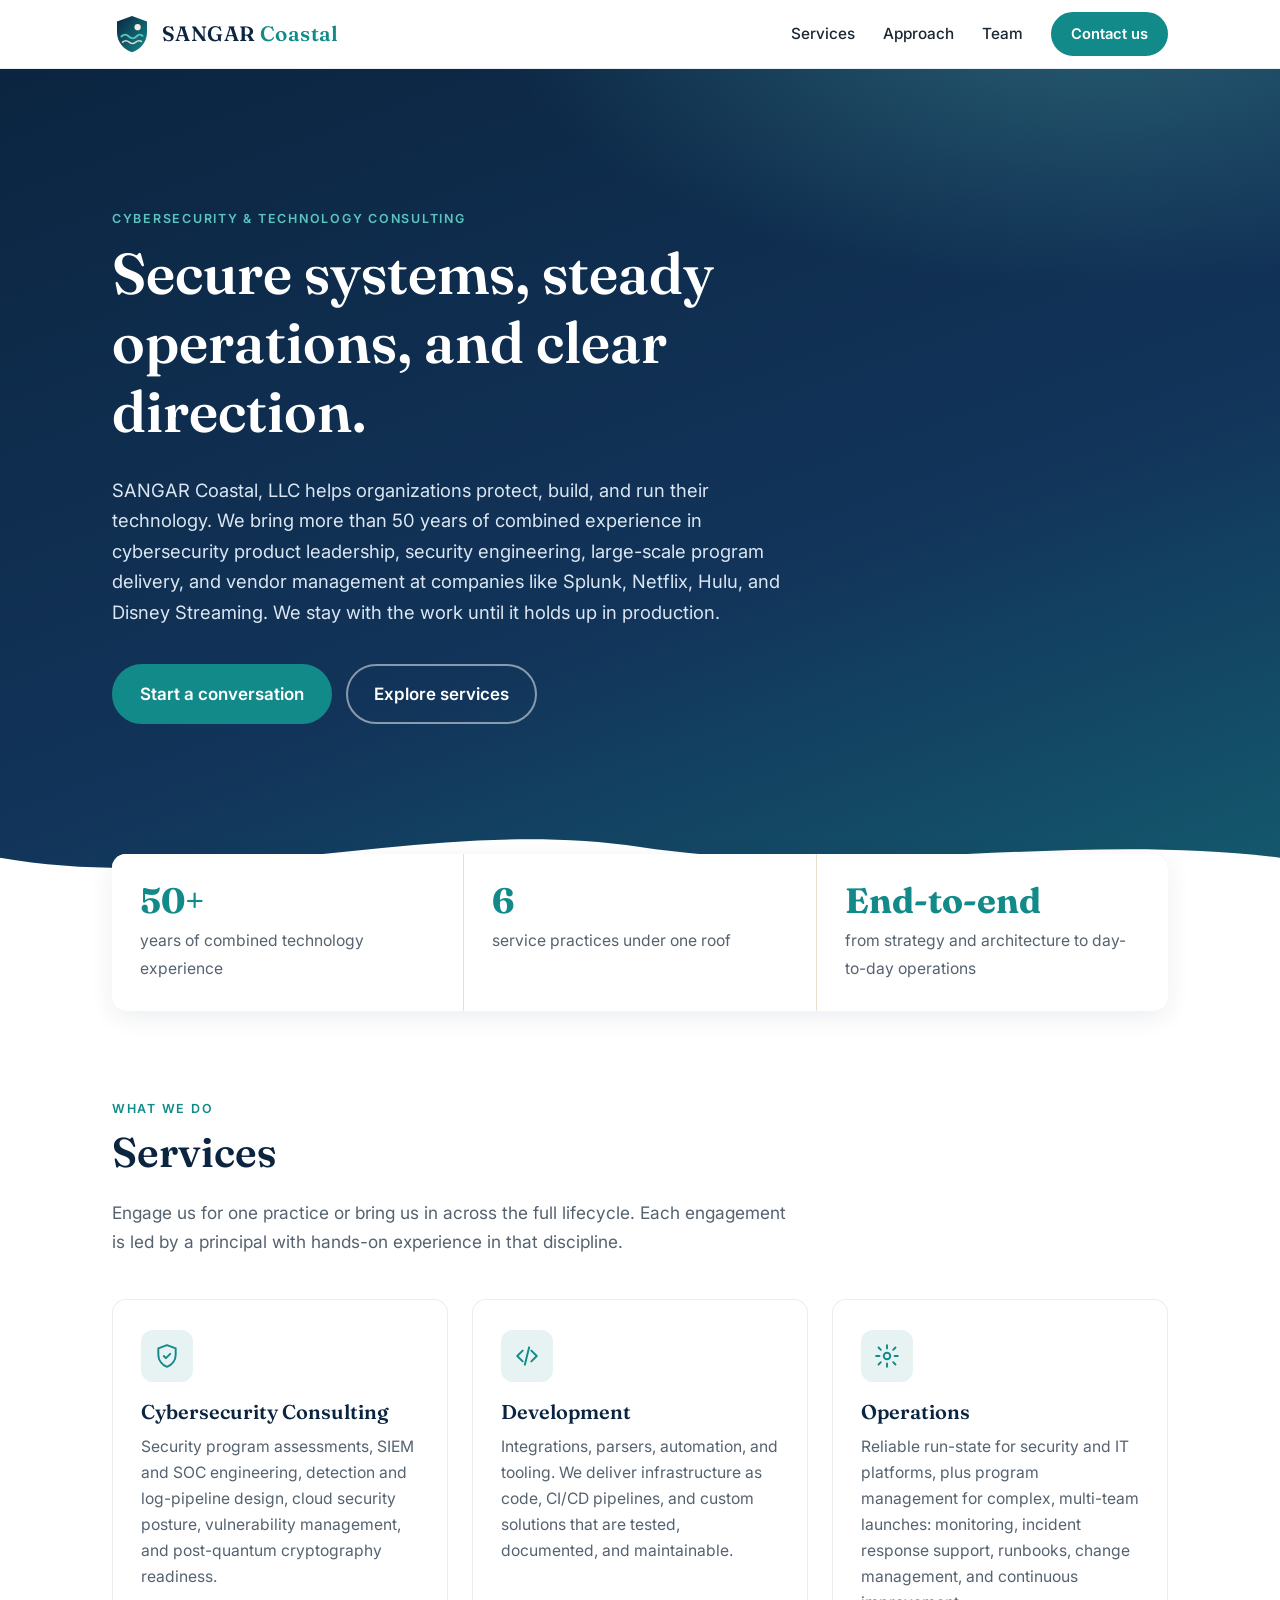
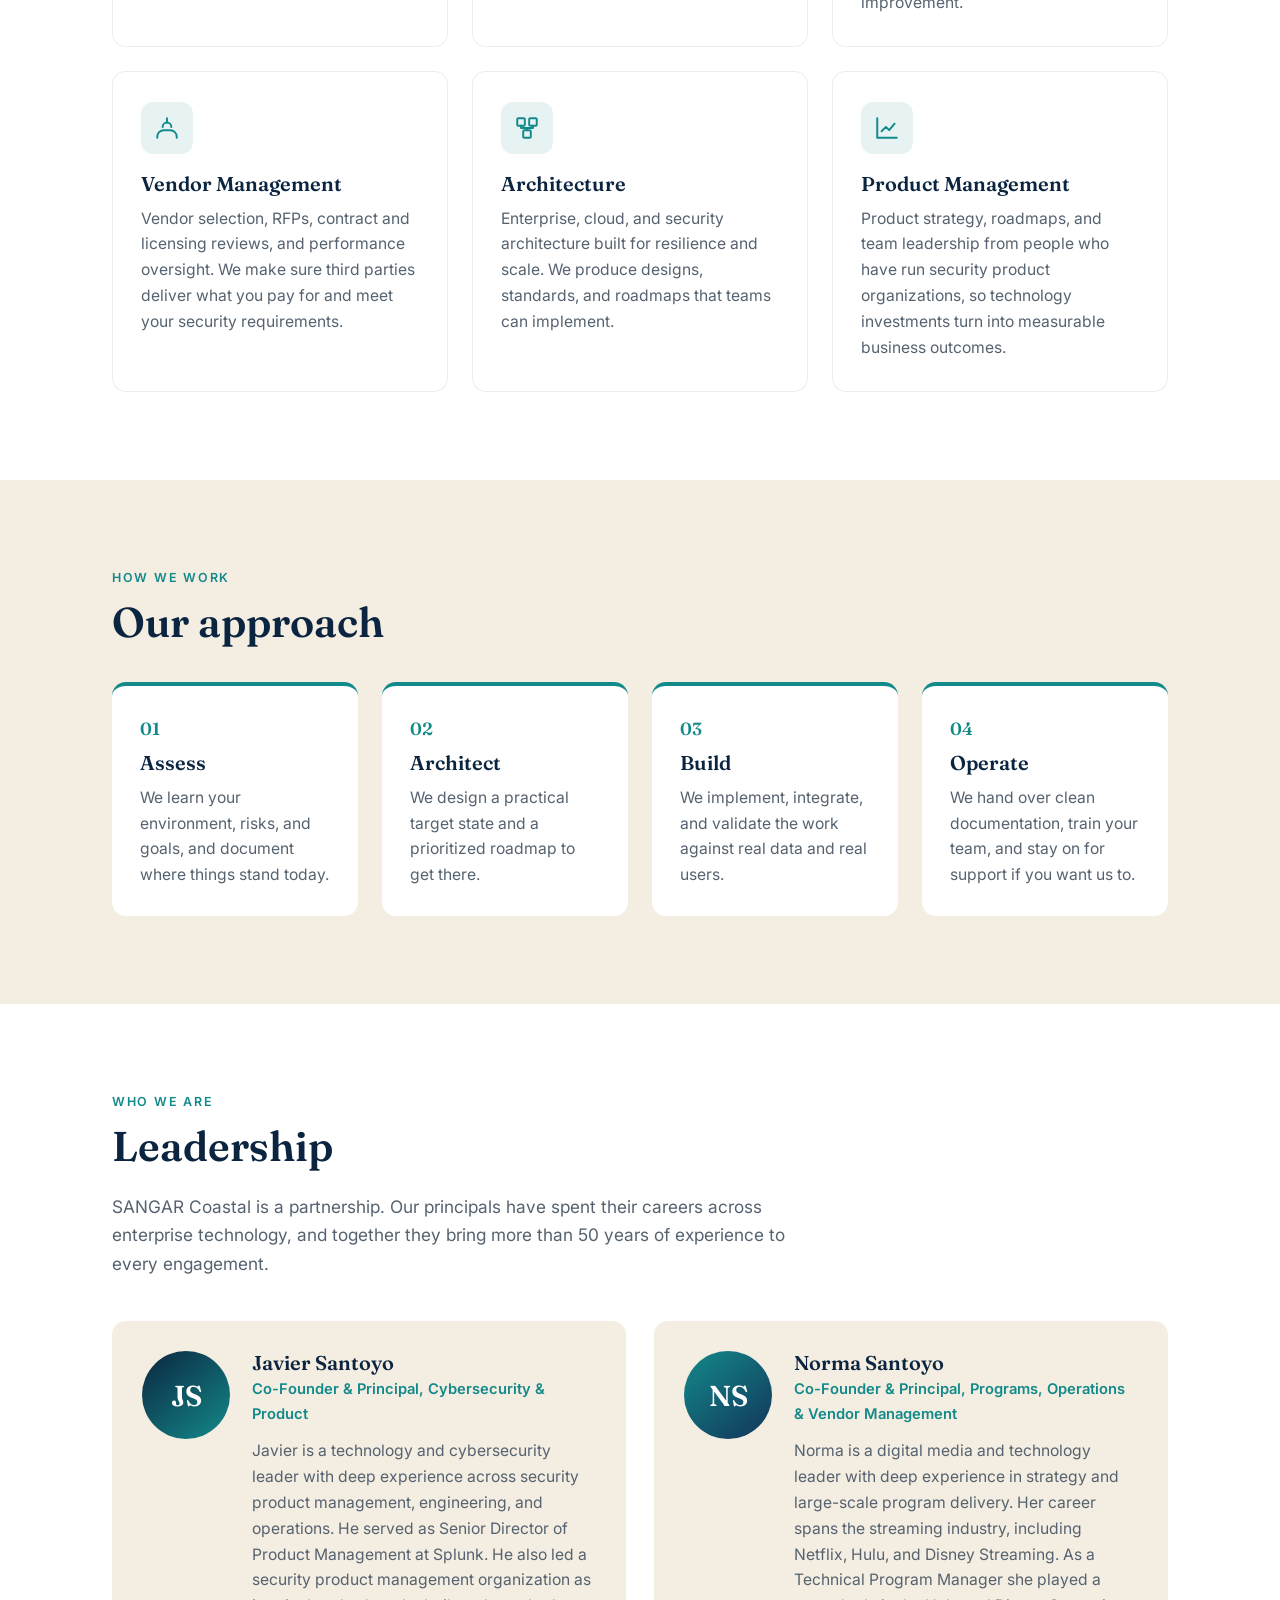
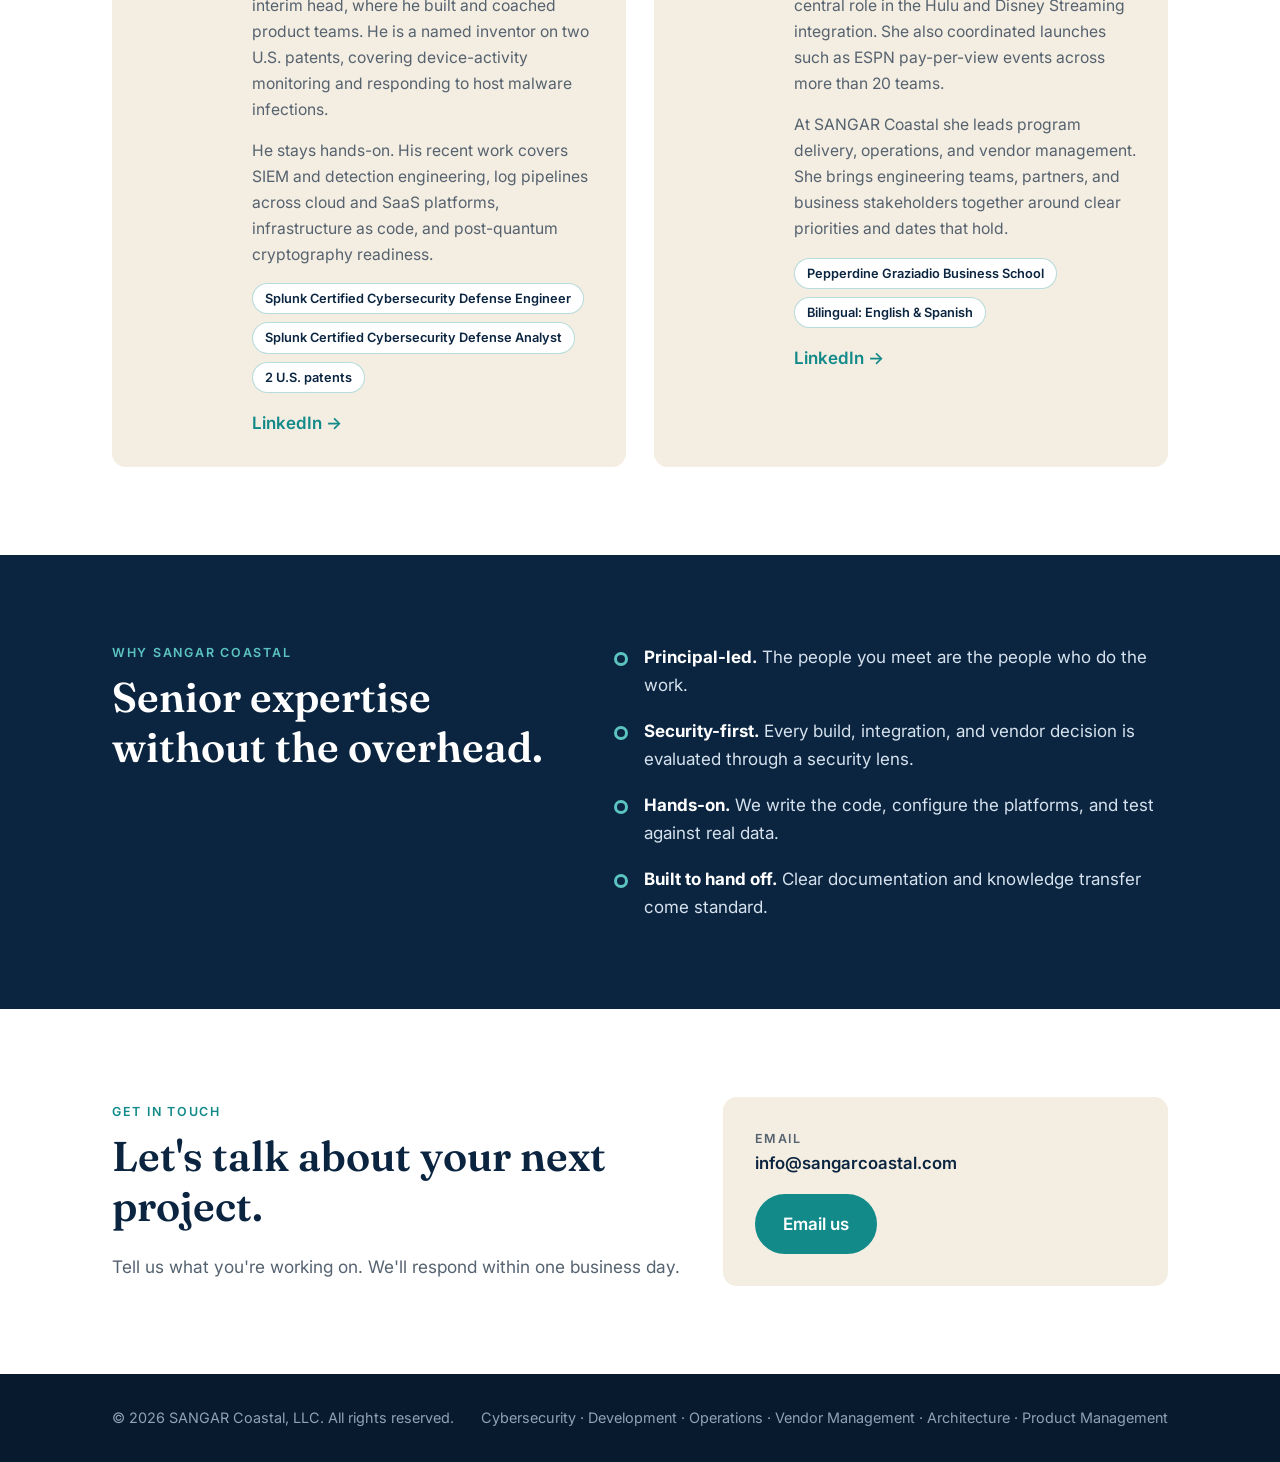
==== docs/index.html @ 58806a19 "Initial SANGAR Coastal, LLC website Static site served by GitHub Pages from docs/ with custom domain" ====
<!DOCTYPE html>
<html lang="en">
<head>
  <meta charset="utf-8">
  <meta name="viewport" content="width=device-width, initial-scale=1">
  <title>SANGAR Coastal, LLC | Cybersecurity &amp; Technology Consulting</title>
  <meta name="description" content="SANGAR Coastal, LLC provides cybersecurity consulting, development, operations, vendor management, architecture, and product management services, backed by more than 50 years of combined technology experience.">
  <meta property="og:title" content="SANGAR Coastal, LLC">
  <meta property="og:description" content="Cybersecurity and technology consulting backed by more than 50 years of combined experience.">
  <meta property="og:type" content="website">
  <link rel="icon" href="images/favicon.svg" type="image/svg+xml">
  <link rel="preconnect" href="https://fonts.googleapis.com">
  <link rel="preconnect" href="https://fonts.gstatic.com" crossorigin>
  <link href="https://fonts.googleapis.com/css2?family=Fraunces:opsz,wght@9..144,500;9..144,600&family=Inter:wght@400;500;600&display=swap" rel="stylesheet">
  <link rel="stylesheet" href="css/styles.css">
</head>
<body>

<header class="site-header">
  <div class="container header-inner">
    <a href="#top" class="brand" aria-label="SANGAR Coastal home">
      <img src="images/logo.svg" alt="" width="40" height="40">
      <span class="brand-text">SANGAR <span>Coastal</span></span>
    </a>
    <button class="nav-toggle" aria-expanded="false" aria-controls="site-nav" aria-label="Open menu">
      <span></span><span></span><span></span>
    </button>
    <nav id="site-nav" class="site-nav">
      <a href="#services">Services</a>
      <a href="#approach">Approach</a>
      <a href="#team">Team</a>
      <a href="#contact" class="btn btn-small">Contact us</a>
    </nav>
  </div>
</header>

<main id="top">

  <!-- HERO -->
  <section class="hero">
    <div class="container hero-inner">
      <p class="eyebrow">Cybersecurity &amp; Technology Consulting</p>
      <h1>Secure systems, steady operations, and clear direction.</h1>
      <p class="lead">
        SANGAR Coastal, LLC helps organizations protect, build, and run their technology.
        We bring more than 50 years of combined experience in cybersecurity product
        leadership, security engineering, large-scale program delivery, and vendor
        management at companies like Splunk, Netflix, Hulu, and Disney Streaming. We stay
        with the work until it holds up in production.
      </p>
      <div class="hero-actions">
        <a href="#contact" class="btn">Start a conversation</a>
        <a href="#services" class="btn btn-ghost">Explore services</a>
      </div>
    </div>
    <svg class="wave" viewBox="0 0 1440 120" preserveAspectRatio="none" aria-hidden="true">
      <path d="M0,64 C240,120 480,0 720,48 C960,96 1200,24 1440,64 L1440,120 L0,120 Z"></path>
    </svg>
  </section>

  <!-- STATS -->
  <section class="stats" aria-label="At a glance">
    <div class="container stats-grid">
      <div class="stat"><strong>50+</strong><span>years of combined technology experience</span></div>
      <div class="stat"><strong>6</strong><span>service practices under one roof</span></div>
      <div class="stat"><strong>End-to-end</strong><span>from strategy and architecture to day-to-day operations</span></div>
    </div>
  </section>

  <!-- SERVICES -->
  <section id="services" class="section">
    <div class="container">
      <p class="eyebrow">What we do</p>
      <h2>Services</h2>
      <p class="section-lead">Engage us for one practice or bring us in across the full lifecycle. Each engagement is led by a principal with hands-on experience in that discipline.</p>

      <div class="cards">
        <article class="card">
          <div class="card-icon" aria-hidden="true">
            <svg viewBox="0 0 24 24"><path d="M12 2 4 5v6c0 5 3.4 9.4 8 11 4.6-1.6 8-6 8-11V5l-8-3Z"/><path d="m9 12 2 2 4-4"/></svg>
          </div>
          <h3>Cybersecurity Consulting</h3>
          <p>Security program assessments, SIEM and SOC engineering, detection and log-pipeline design, cloud security posture, vulnerability management, and post-quantum cryptography readiness.</p>
        </article>

        <article class="card">
          <div class="card-icon" aria-hidden="true">
            <svg viewBox="0 0 24 24"><path d="m8 7-5 5 5 5"/><path d="m16 7 5 5-5 5"/><path d="m14 4-4 16"/></svg>
          </div>
          <h3>Development</h3>
          <p>Integrations, parsers, automation, and tooling. We deliver infrastructure as code, CI/CD pipelines, and custom solutions that are tested, documented, and maintainable.</p>
        </article>

        <article class="card">
          <div class="card-icon" aria-hidden="true">
            <svg viewBox="0 0 24 24"><circle cx="12" cy="12" r="3"/><path d="M12 2v3M12 19v3M4.2 4.2l2.1 2.1M17.7 17.7l2.1 2.1M2 12h3M19 12h3M4.2 19.8l2.1-2.1M17.7 6.3l2.1-2.1"/></svg>
          </div>
          <h3>Operations</h3>
          <p>Reliable run-state for security and IT platforms, plus program management for complex, multi-team launches: monitoring, incident response support, runbooks, change management, and continuous improvement.</p>
        </article>

        <article class="card">
          <div class="card-icon" aria-hidden="true">
            <svg viewBox="0 0 24 24"><path d="M16 11a4 4 0 1 0-8 0"/><path d="M3 21v-1a6 6 0 0 1 6-6h6a6 6 0 0 1 6 6v1"/><path d="M12 3v4"/></svg>
          </div>
          <h3>Vendor Management</h3>
          <p>Vendor selection, RFPs, contract and licensing reviews, and performance oversight. We make sure third parties deliver what you pay for and meet your security requirements.</p>
        </article>

        <article class="card">
          <div class="card-icon" aria-hidden="true">
            <svg viewBox="0 0 24 24"><rect x="3" y="3" width="7" height="7" rx="1"/><rect x="14" y="3" width="7" height="7" rx="1"/><rect x="8.5" y="14" width="7" height="7" rx="1"/><path d="M6.5 10v2h11v-2M12 12v2"/></svg>
          </div>
          <h3>Architecture</h3>
          <p>Enterprise, cloud, and security architecture built for resilience and scale. We produce designs, standards, and roadmaps that teams can implement.</p>
        </article>

        <article class="card">
          <div class="card-icon" aria-hidden="true">
            <svg viewBox="0 0 24 24"><path d="M3 3v18h18"/><path d="m7 15 4-4 3 3 5-6"/></svg>
          </div>
          <h3>Product Management</h3>
          <p>Product strategy, roadmaps, and team leadership from people who have run security product organizations, so technology investments turn into measurable business outcomes.</p>
        </article>
      </div>
    </div>
  </section>

  <!-- APPROACH -->
  <section id="approach" class="section section-alt">
    <div class="container">
      <p class="eyebrow">How we work</p>
      <h2>Our approach</h2>
      <ol class="steps">
        <li>
          <span class="step-num">01</span>
          <h3>Assess</h3>
          <p>We learn your environment, risks, and goals, and document where things stand today.</p>
        </li>
        <li>
          <span class="step-num">02</span>
          <h3>Architect</h3>
          <p>We design a practical target state and a prioritized roadmap to get there.</p>
        </li>
        <li>
          <span class="step-num">03</span>
          <h3>Build</h3>
          <p>We implement, integrate, and validate the work against real data and real users.</p>
        </li>
        <li>
          <span class="step-num">04</span>
          <h3>Operate</h3>
          <p>We hand over clean documentation, train your team, and stay on for support if you want us to.</p>
        </li>
      </ol>
    </div>
  </section>

  <!-- TEAM -->
  <section id="team" class="section">
    <div class="container">
      <p class="eyebrow">Who we are</p>
      <h2>Leadership</h2>
      <p class="section-lead">SANGAR Coastal is a partnership. Our principals have spent their careers across enterprise technology, and together they bring more than 50 years of experience to every engagement.</p>

      <div class="team">
        <article class="person">
          <div class="avatar" aria-hidden="true">JS</div>
          <!-- To use a photo instead: <img class="avatar" src="images/javier.jpg" alt="Javier Santoyo"> -->
          <div>
            <h3>Javier Santoyo</h3>
            <p class="role">Co-Founder &amp; Principal, Cybersecurity &amp; Product</p>
            <p>
              Javier is a technology and cybersecurity leader with deep experience across
              security product management, engineering, and operations. He served as Senior
              Director of Product Management at Splunk. He also led a security product
              management organization as interim head, where he built and coached product
              teams. He is a named inventor on two U.S. patents, covering device-activity
              monitoring and responding to host malware infections.
            </p>
            <p>
              He stays hands-on. His recent work covers SIEM and detection engineering, log
              pipelines across cloud and SaaS platforms, infrastructure as code, and
              post-quantum cryptography readiness.
            </p>
            <ul class="creds">
              <li>Splunk Certified Cybersecurity Defense Engineer</li>
              <li>Splunk Certified Cybersecurity Defense Analyst</li>
              <li>2 U.S. patents</li>
            </ul>
            <a class="li-link" href="https://www.linkedin.com/in/jsantoyo/" target="_blank" rel="noopener">LinkedIn &rarr;</a>
          </div>
        </article>

        <article class="person">
          <div class="avatar avatar-alt" aria-hidden="true">NS</div>
          <!-- To use a photo instead: <img class="avatar" src="images/norma.jpg" alt="Norma Santoyo"> -->
          <div>
            <h3>Norma Santoyo</h3>
            <p class="role">Co-Founder &amp; Principal, Programs, Operations &amp; Vendor Management</p>
            <p>
              Norma is a digital media and technology leader with deep
              experience in strategy and large-scale program delivery. Her career spans the
              streaming industry, including Netflix, Hulu, and Disney Streaming. As a
              Technical Program Manager she played a central role in the Hulu and Disney
              Streaming integration. She also coordinated launches such as ESPN pay-per-view
              events across more than 20 teams.
            </p>
            <p>
              At SANGAR Coastal she leads program delivery, operations, and vendor
              management. She brings engineering teams, partners, and business stakeholders
              together around clear priorities and dates that hold.
            </p>
            <ul class="creds">
              <li>Pepperdine Graziadio Business School</li>
              <li>Bilingual: English &amp; Spanish</li>
            </ul>
            <a class="li-link" href="https://www.linkedin.com/in/normasantoyo/" target="_blank" rel="noopener">LinkedIn &rarr;</a>
          </div>
        </article>
      </div>
    </div>
  </section>

  <!-- WHY -->
  <section class="section section-dark">
    <div class="container why">
      <div>
        <p class="eyebrow eyebrow-light">Why SANGAR Coastal</p>
        <h2>Senior expertise without the overhead.</h2>
      </div>
      <ul class="why-list">
        <li><strong>Principal-led.</strong> The people you meet are the people who do the work.</li>
        <li><strong>Security-first.</strong> Every build, integration, and vendor decision is evaluated through a security lens.</li>
        <li><strong>Hands-on.</strong> We write the code, configure the platforms, and test against real data.</li>
        <li><strong>Built to hand off.</strong> Clear documentation and knowledge transfer come standard.</li>
      </ul>
    </div>
  </section>

  <!-- CONTACT -->
  <section id="contact" class="section">
    <div class="container contact">
      <div>
        <p class="eyebrow">Get in touch</p>
        <h2>Let's talk about your next project.</h2>
        <p class="section-lead">Tell us what you're working on. We'll respond within one business day.</p>
      </div>
      <div class="contact-card">
        <!-- EDIT: replace the email address below (appears twice). -->
        <p><span class="contact-label">Email</span>
          <a href="mailto:info@sangarcoastal.com?subject=Consulting%20inquiry">info@sangarcoastal.com</a></p>
        <!-- Optional phone line:
        <p><span class="contact-label">Phone</span><a href="tel:+10000000000">(000) 000-0000</a></p>
        -->
        <a href="mailto:info@sangarcoastal.com?subject=Consulting%20inquiry" class="btn">Email us</a>
      </div>
    </div>
  </section>

</main>

<footer class="site-footer">
  <div class="container footer-inner">
    <p>&copy; <span id="year">2026</span> SANGAR Coastal, LLC. All rights reserved.</p>
    <p class="footer-tag">Cybersecurity &middot; Development &middot; Operations &middot; Vendor Management &middot; Architecture &middot; Product Management</p>
  </div>
</footer>

<script src="js/main.js"></script>
</body>
</html>
---- docs/css/styles.css ----
/* SANGAR Coastal, LLC: site styles */
:root {
  --navy: #0b2540;
  --navy-2: #12345a;
  --teal: #138a8a;
  --teal-light: #5cc4c0;
  --sand: #f4ede1;
  --sand-2: #e9dfcd;
  --ink: #1b2733;
  --muted: #55626f;
  --white: #ffffff;
  --radius: 14px;
  --shadow: 0 6px 24px rgba(11, 37, 64, 0.08);
  --max: 1120px;
}

*, *::before, *::after { box-sizing: border-box; }
html { scroll-behavior: smooth; scroll-padding-top: 80px; }
body {
  margin: 0;
  font-family: "Inter", system-ui, -apple-system, "Segoe UI", Roboto, sans-serif;
  font-size: 17px;
  line-height: 1.65;
  color: var(--ink);
  background: var(--white);
  -webkit-font-smoothing: antialiased;
}
img { max-width: 100%; display: block; }
a { color: var(--teal); }
h1, h2, h3 { font-family: "Fraunces", Georgia, serif; line-height: 1.2; color: var(--navy); margin: 0 0 .5em; font-weight: 600; }
h1 { font-size: clamp(2.2rem, 5vw, 3.6rem); }
h2 { font-size: clamp(1.8rem, 3.5vw, 2.6rem); }
h3 { font-size: 1.25rem; }
p { margin: 0 0 1em; }

.container { width: 100%; max-width: var(--max); margin: 0 auto; padding: 0 16px; }
@media (min-width: 720px) { .container { padding: 0 32px; } }

.eyebrow { text-transform: uppercase; letter-spacing: .14em; font-size: .78rem; font-weight: 600; color: var(--teal); margin-bottom: .75em; }
.eyebrow-light { color: var(--teal-light); }
.section { padding: 88px 0; }
.section-alt { background: var(--sand); }
.section-dark { background: var(--navy); color: #d6e2ee; }
.section-dark h2 { color: var(--white); }
.section-lead { max-width: 680px; color: var(--muted); font-size: 1.08rem; margin-bottom: 2.5em; }

/* Buttons */
.btn {
  display: inline-block; padding: 14px 26px; border-radius: 999px;
  background: var(--teal); color: var(--white); font-weight: 600; text-decoration: none;
  border: 2px solid var(--teal); transition: background .2s, color .2s, transform .2s;
}
.btn:hover { background: #0f7474; border-color: #0f7474; transform: translateY(-1px); }
.btn-ghost { background: transparent; color: var(--white); border-color: rgba(255,255,255,.5); }
.btn-ghost:hover { background: rgba(255,255,255,.1); border-color: var(--white); }
.btn-small { padding: 8px 18px; font-size: .92rem; }

/* Header */
.site-header {
  position: sticky; top: 0; z-index: 50;
  background: rgba(255,255,255,.94); backdrop-filter: blur(8px);
  border-bottom: 1px solid rgba(11,37,64,.08);
}
.header-inner { display: flex; align-items: center; justify-content: space-between; height: 68px; }
.brand { display: flex; align-items: center; gap: 10px; text-decoration: none; }
.brand-text { font-family: "Fraunces", Georgia, serif; font-weight: 600; font-size: 1.3rem; color: var(--navy); letter-spacing: .02em; }
.brand-text span { color: var(--teal); }
.site-nav { display: flex; align-items: center; gap: 28px; }
.site-nav a:not(.btn) { color: var(--ink); text-decoration: none; font-weight: 500; font-size: .96rem; }
.site-nav a:not(.btn):hover { color: var(--teal); }
.site-nav .btn { color: var(--white); }

.nav-toggle { display: none; background: none; border: 0; padding: 8px; cursor: pointer; }
.nav-toggle span { display: block; width: 24px; height: 2px; background: var(--navy); margin: 5px 0; transition: transform .2s, opacity .2s; }

@media (max-width: 760px) {
  .nav-toggle { display: block; }
  .site-nav {
    position: absolute; top: 68px; left: 0; right: 0;
    flex-direction: column; align-items: stretch; gap: 0;
    background: var(--white); border-bottom: 1px solid rgba(11,37,64,.1);
    padding: 8px 16px 20px; display: none;
  }
  .site-nav.open { display: flex; }
  .site-nav a:not(.btn) { padding: 14px 4px; border-bottom: 1px solid rgba(11,37,64,.06); }
  .site-nav .btn { margin-top: 14px; text-align: center; }
  .nav-toggle[aria-expanded="true"] span:nth-child(1) { transform: translateY(7px) rotate(45deg); }
  .nav-toggle[aria-expanded="true"] span:nth-child(2) { opacity: 0; }
  .nav-toggle[aria-expanded="true"] span:nth-child(3) { transform: translateY(-7px) rotate(-45deg); }
}

/* Hero */
.hero {
  position: relative; color: #dbe7f2; overflow: hidden;
  background:
    radial-gradient(1000px 500px at 85% -10%, rgba(92,196,192,.35), transparent 60%),
    linear-gradient(160deg, var(--navy) 0%, var(--navy-2) 60%, #145a6e 100%);
}
.hero-inner { padding: 120px 16px 150px; max-width: var(--max); }
@media (min-width: 720px) { .hero-inner { padding: 140px 32px 170px; } }
.hero h1 { color: var(--white); max-width: 820px; }
.hero .eyebrow { color: var(--teal-light); }
.lead { font-size: 1.15rem; max-width: 680px; margin-bottom: 2em; }
.hero-actions { display: flex; flex-wrap: wrap; gap: 14px; }
.wave { position: absolute; bottom: -1px; left: 0; width: 100%; height: 80px; }
.wave path { fill: var(--white); }

/* Stats */
.stats { margin-top: -40px; position: relative; z-index: 2; }
.stats-grid {
  display: grid; grid-template-columns: 1fr; gap: 1px;
  background: var(--sand-2); border-radius: var(--radius); overflow: hidden; box-shadow: var(--shadow);
  padding: 0;
}
@media (min-width: 720px) { .stats-grid { grid-template-columns: repeat(3, 1fr); } }
.stats .container { padding: 0; max-width: calc(var(--max) - 64px); width: calc(100% - 32px); }
.stat { background: var(--white); padding: 28px 28px; }
.stat strong { display: block; font-family: "Fraunces", Georgia, serif; font-size: 2.2rem; color: var(--teal); line-height: 1.1; margin-bottom: 6px; }
.stat span { color: var(--muted); font-size: .98rem; }

/* Service cards */
.cards { display: grid; gap: 24px; grid-template-columns: 1fr; }
@media (min-width: 640px) { .cards { grid-template-columns: repeat(2, 1fr); } }
@media (min-width: 980px) { .cards { grid-template-columns: repeat(3, 1fr); } }
.card {
  background: var(--white); border: 1px solid rgba(11,37,64,.08); border-radius: var(--radius);
  padding: 30px 28px; transition: transform .2s, box-shadow .2s, border-color .2s;
}
.card:hover { transform: translateY(-3px); box-shadow: var(--shadow); border-color: rgba(19,138,138,.35); }
.card p { color: var(--muted); margin: 0; font-size: .98rem; }
.card-icon {
  width: 52px; height: 52px; border-radius: 12px; background: rgba(19,138,138,.1);
  display: grid; place-items: center; margin-bottom: 18px;
}
.card-icon svg { width: 26px; height: 26px; fill: none; stroke: var(--teal); stroke-width: 1.8; stroke-linecap: round; stroke-linejoin: round; }

/* Steps */
.steps { list-style: none; padding: 0; margin: 2em 0 0; display: grid; gap: 24px; grid-template-columns: 1fr; }
@media (min-width: 640px) { .steps { grid-template-columns: repeat(2, 1fr); } }
@media (min-width: 980px) { .steps { grid-template-columns: repeat(4, 1fr); } }
.steps li { background: var(--white); border-radius: var(--radius); padding: 28px; border-top: 4px solid var(--teal); }
.steps p { color: var(--muted); margin: 0; font-size: .98rem; }
.step-num { font-family: "Fraunces", Georgia, serif; font-size: 1.1rem; color: var(--teal); font-weight: 600; display: block; margin-bottom: 8px; }

/* Team */
.team { display: grid; gap: 28px; grid-template-columns: 1fr; }
@media (min-width: 900px) { .team { grid-template-columns: 1fr 1fr; } }
.person {
  display: flex; gap: 22px; align-items: flex-start;
  background: var(--sand); border-radius: var(--radius); padding: 30px;
}
@media (max-width: 520px) { .person { flex-direction: column; } }
.avatar {
  flex: 0 0 88px; width: 88px; height: 88px; border-radius: 50%;
  display: grid; place-items: center; object-fit: cover;
  background: linear-gradient(140deg, var(--navy), var(--teal));
  color: var(--white); font-family: "Fraunces", Georgia, serif; font-size: 1.8rem; font-weight: 600;
}
.avatar-alt { background: linear-gradient(140deg, var(--teal), var(--navy-2)); }
.person h3 { margin-bottom: 2px; }
.role { color: var(--teal); font-weight: 600; font-size: .92rem; margin-bottom: 12px; }
.person p:not(.role) { color: var(--muted); font-size: .98rem; }
.li-link { font-weight: 600; text-decoration: none; }
.creds { list-style: none; padding: 0; margin: 0 0 16px; display: flex; flex-wrap: wrap; gap: 8px; }
.creds li {
  font-size: .8rem; font-weight: 600; color: var(--navy);
  background: var(--white); border: 1px solid rgba(19,138,138,.3);
  border-radius: 999px; padding: 4px 12px;
}

/* Why */
.why { display: grid; gap: 40px; grid-template-columns: 1fr; align-items: start; }
@media (min-width: 900px) { .why { grid-template-columns: 1fr 1.2fr; } }
.why-list { list-style: none; margin: 0; padding: 0; display: grid; gap: 18px; }
.why-list li { padding-left: 30px; position: relative; }
.why-list li::before {
  content: ""; position: absolute; left: 0; top: .55em; width: 14px; height: 14px; border-radius: 50%;
  border: 3px solid var(--teal-light);
}
.why-list strong { color: var(--white); }

/* Contact */
.contact { display: grid; gap: 32px; grid-template-columns: 1fr; align-items: center; }
@media (min-width: 900px) { .contact { grid-template-columns: 1.3fr 1fr; } }
.contact .section-lead { margin-bottom: 0; }
.contact-card { background: var(--sand); border-radius: var(--radius); padding: 32px; }
.contact-card p { font-size: 1.05rem; overflow-wrap: anywhere; }
.contact-label { display: block; font-size: .78rem; text-transform: uppercase; letter-spacing: .12em; color: var(--muted); font-weight: 600; }
.contact-card a:not(.btn) { color: var(--navy); font-weight: 600; text-decoration: none; }
.contact-card a:not(.btn):hover { color: var(--teal); }

/* Footer */
.site-footer { background: #071a2e; color: #8ea3b8; padding: 32px 0; font-size: .9rem; }
.footer-inner { display: flex; flex-wrap: wrap; justify-content: space-between; gap: 10px; }
.footer-inner p { margin: 0; }

/* 404 */
.notfound { min-height: 70vh; display: grid; place-items: center; text-align: center; padding: 80px 16px; }

@media (prefers-reduced-motion: reduce) {
  html { scroll-behavior: auto; }
  * { transition: none !important; }
}
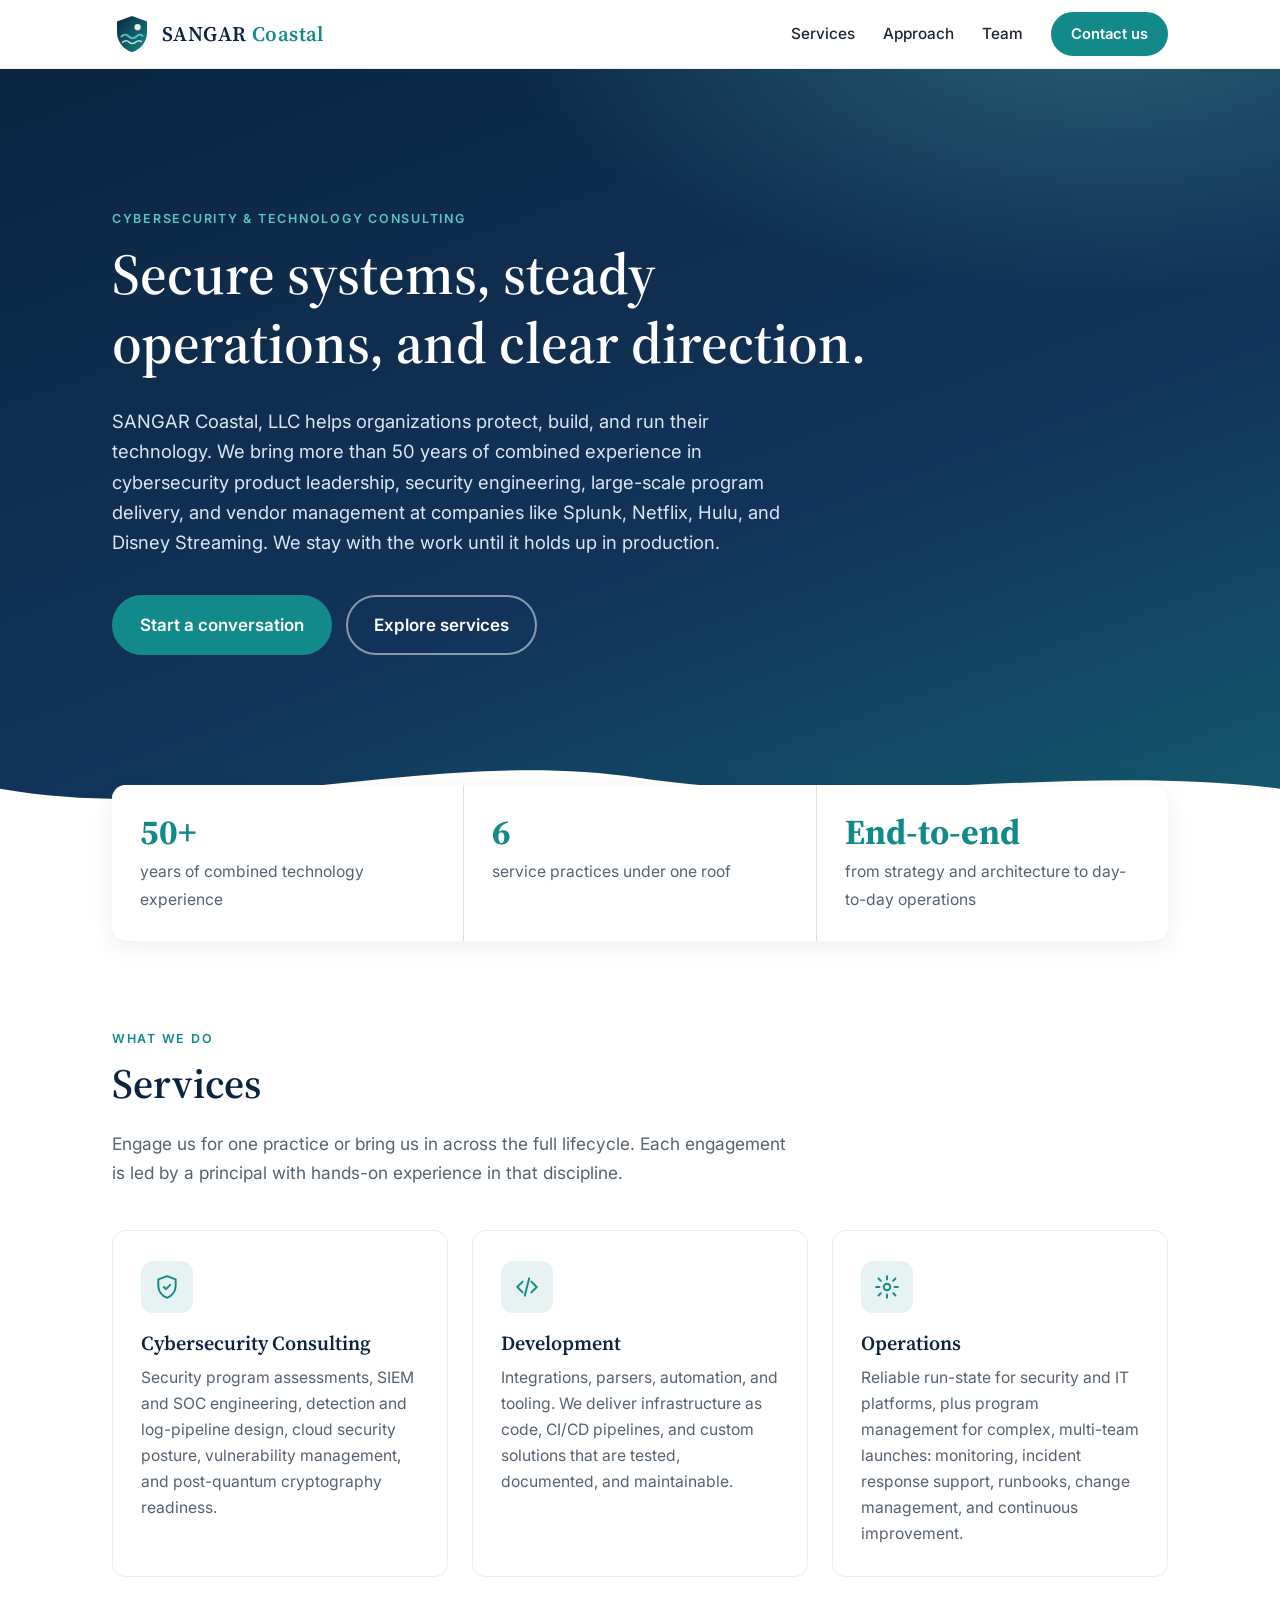
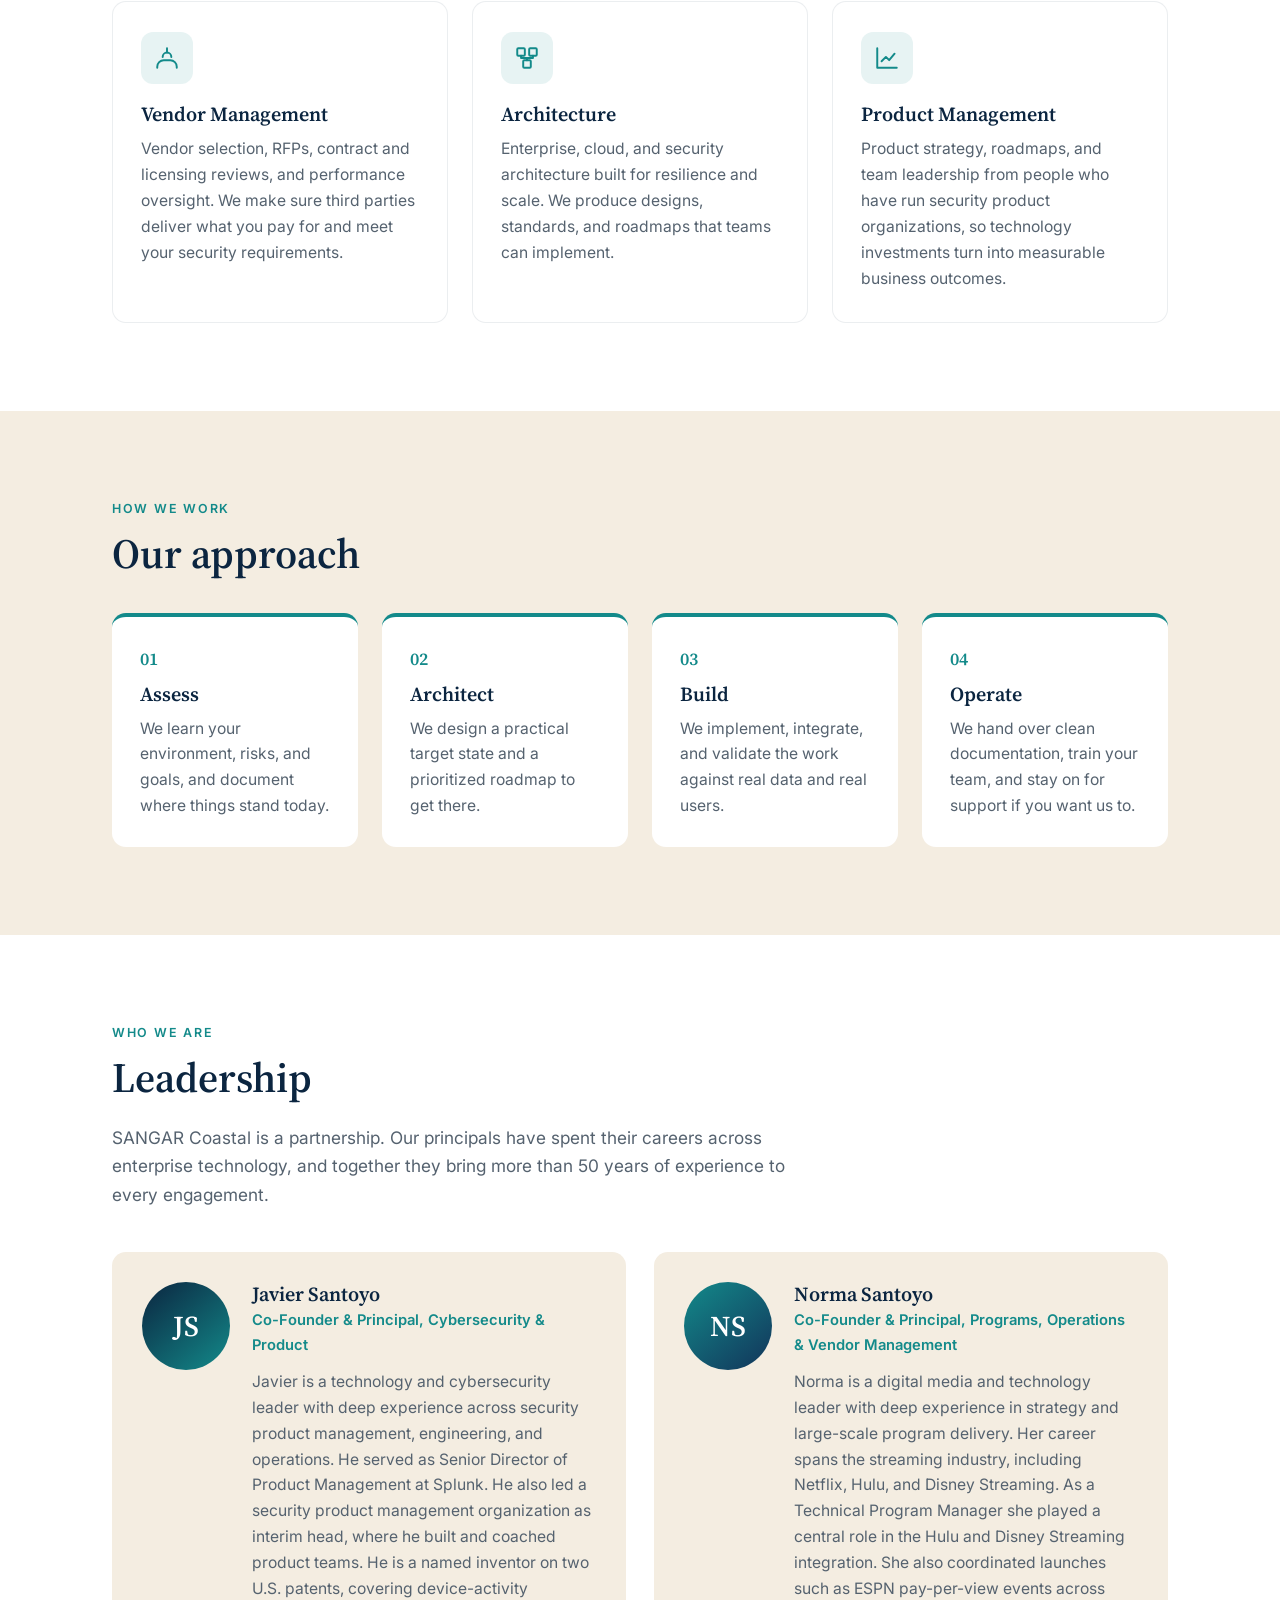
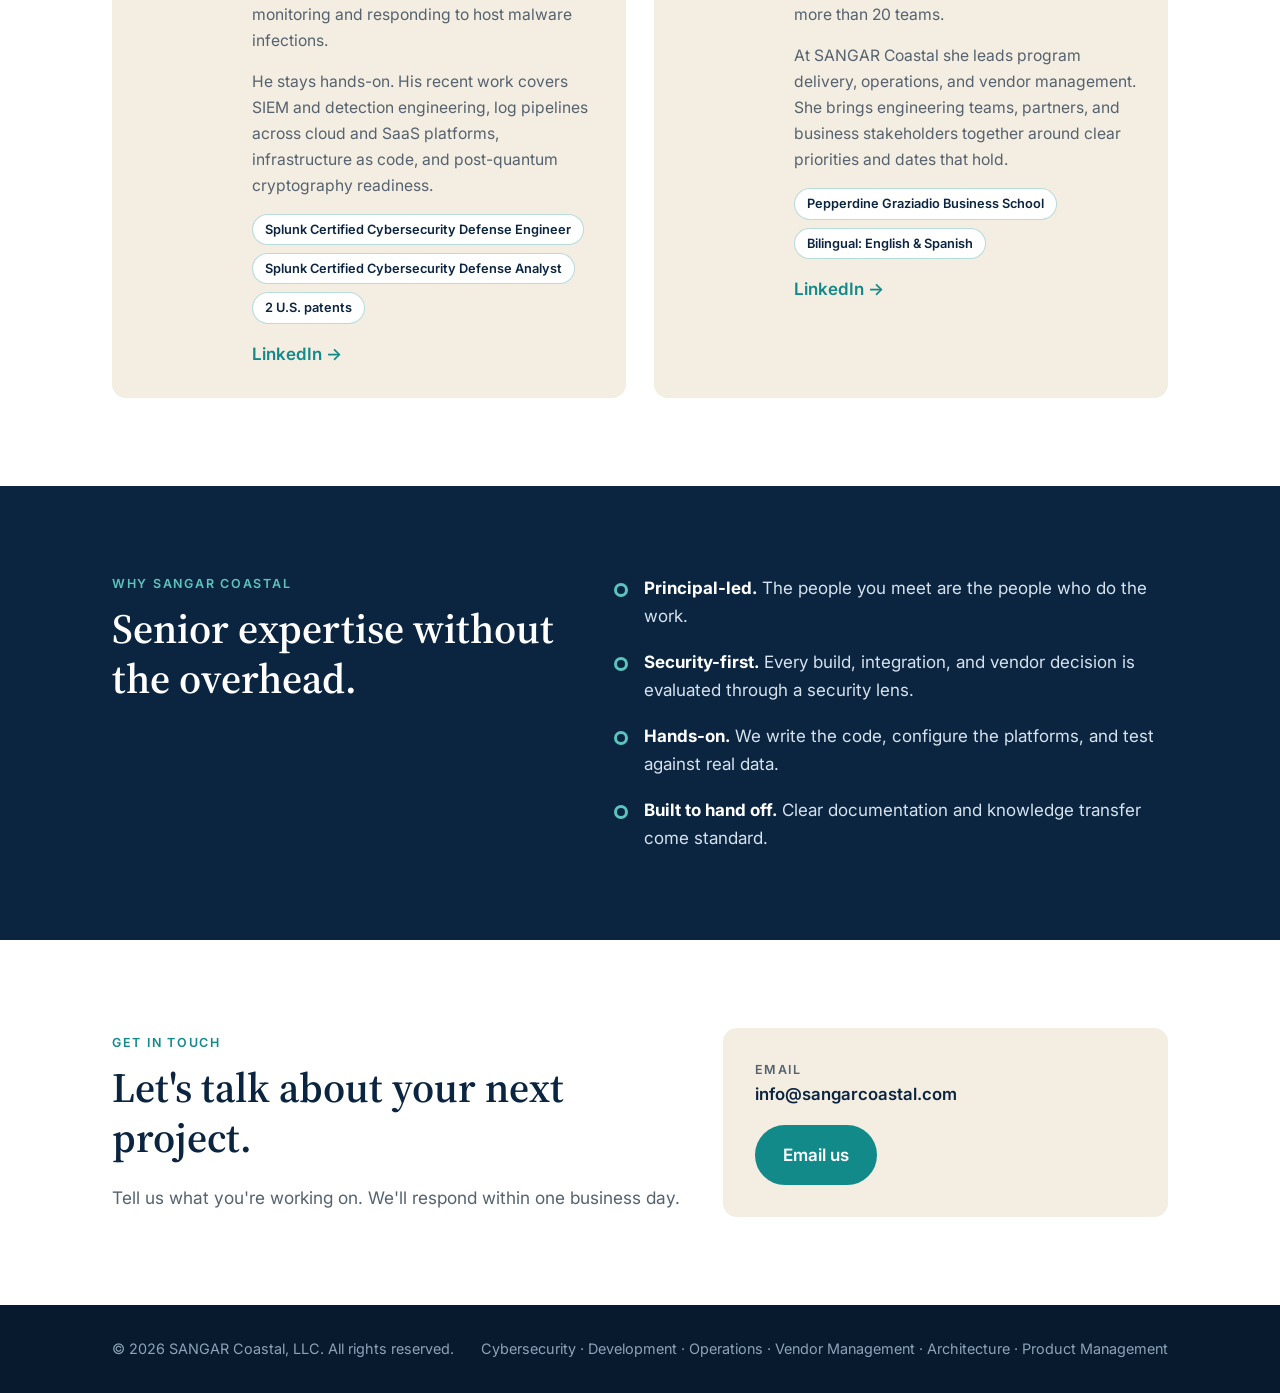
==== commit 555a4449: "Switch heading font from Fraunces to Source Serif 4 Fraunces' display letterforms (descending J, sla" ====
--- a/docs/index.html
+++ b/docs/index.html
@@ -11,7 +11,7 @@
   <link rel="icon" href="images/favicon.svg" type="image/svg+xml">
   <link rel="preconnect" href="https://fonts.googleapis.com">
   <link rel="preconnect" href="https://fonts.gstatic.com" crossorigin>
-  <link href="https://fonts.googleapis.com/css2?family=Fraunces:opsz,wght@9..144,500;9..144,600&family=Inter:wght@400;500;600&display=swap" rel="stylesheet">
+  <link href="https://fonts.googleapis.com/css2?family=Source+Serif+4:opsz,wght@8..60,500;8..60,600&family=Inter:wght@400;500;600&display=swap" rel="stylesheet">
   <link rel="stylesheet" href="css/styles.css">
 </head>
 <body>
--- a/docs/css/styles.css
+++ b/docs/css/styles.css
@@ -27,7 +27,7 @@
 }
 img { max-width: 100%; display: block; }
 a { color: var(--teal); }
-h1, h2, h3 { font-family: "Fraunces", Georgia, serif; line-height: 1.2; color: var(--navy); margin: 0 0 .5em; font-weight: 600; }
+h1, h2, h3 { font-family: "Source Serif 4", Georgia, serif; line-height: 1.2; color: var(--navy); margin: 0 0 .5em; font-weight: 600; }
 h1 { font-size: clamp(2.2rem, 5vw, 3.6rem); }
 h2 { font-size: clamp(1.8rem, 3.5vw, 2.6rem); }
 h3 { font-size: 1.25rem; }
@@ -63,7 +63,7 @@
 }
 .header-inner { display: flex; align-items: center; justify-content: space-between; height: 68px; }
 .brand { display: flex; align-items: center; gap: 10px; text-decoration: none; }
-.brand-text { font-family: "Fraunces", Georgia, serif; font-weight: 600; font-size: 1.3rem; color: var(--navy); letter-spacing: .02em; }
+.brand-text { font-family: "Source Serif 4", Georgia, serif; font-weight: 600; font-size: 1.3rem; color: var(--navy); letter-spacing: .02em; }
 .brand-text span { color: var(--teal); }
 .site-nav { display: flex; align-items: center; gap: 28px; }
 .site-nav a:not(.btn) { color: var(--ink); text-decoration: none; font-weight: 500; font-size: .96rem; }
@@ -115,7 +115,7 @@
 @media (min-width: 720px) { .stats-grid { grid-template-columns: repeat(3, 1fr); } }
 .stats .container { padding: 0; max-width: calc(var(--max) - 64px); width: calc(100% - 32px); }
 .stat { background: var(--white); padding: 28px 28px; }
-.stat strong { display: block; font-family: "Fraunces", Georgia, serif; font-size: 2.2rem; color: var(--teal); line-height: 1.1; margin-bottom: 6px; }
+.stat strong { display: block; font-family: "Source Serif 4", Georgia, serif; font-size: 2.2rem; color: var(--teal); line-height: 1.1; margin-bottom: 6px; }
 .stat span { color: var(--muted); font-size: .98rem; }
 
 /* Service cards */
@@ -140,7 +140,7 @@
 @media (min-width: 980px) { .steps { grid-template-columns: repeat(4, 1fr); } }
 .steps li { background: var(--white); border-radius: var(--radius); padding: 28px; border-top: 4px solid var(--teal); }
 .steps p { color: var(--muted); margin: 0; font-size: .98rem; }
-.step-num { font-family: "Fraunces", Georgia, serif; font-size: 1.1rem; color: var(--teal); font-weight: 600; display: block; margin-bottom: 8px; }
+.step-num { font-family: "Source Serif 4", Georgia, serif; font-size: 1.1rem; color: var(--teal); font-weight: 600; display: block; margin-bottom: 8px; }
 
 /* Team */
 .team { display: grid; gap: 28px; grid-template-columns: 1fr; }
@@ -154,7 +154,7 @@
   flex: 0 0 88px; width: 88px; height: 88px; border-radius: 50%;
   display: grid; place-items: center; object-fit: cover;
   background: linear-gradient(140deg, var(--navy), var(--teal));
-  color: var(--white); font-family: "Fraunces", Georgia, serif; font-size: 1.8rem; font-weight: 600;
+  color: var(--white); font-family: "Source Serif 4", Georgia, serif; font-size: 1.8rem; font-weight: 600;
 }
 .avatar-alt { background: linear-gradient(140deg, var(--teal), var(--navy-2)); }
 .person h3 { margin-bottom: 2px; }
